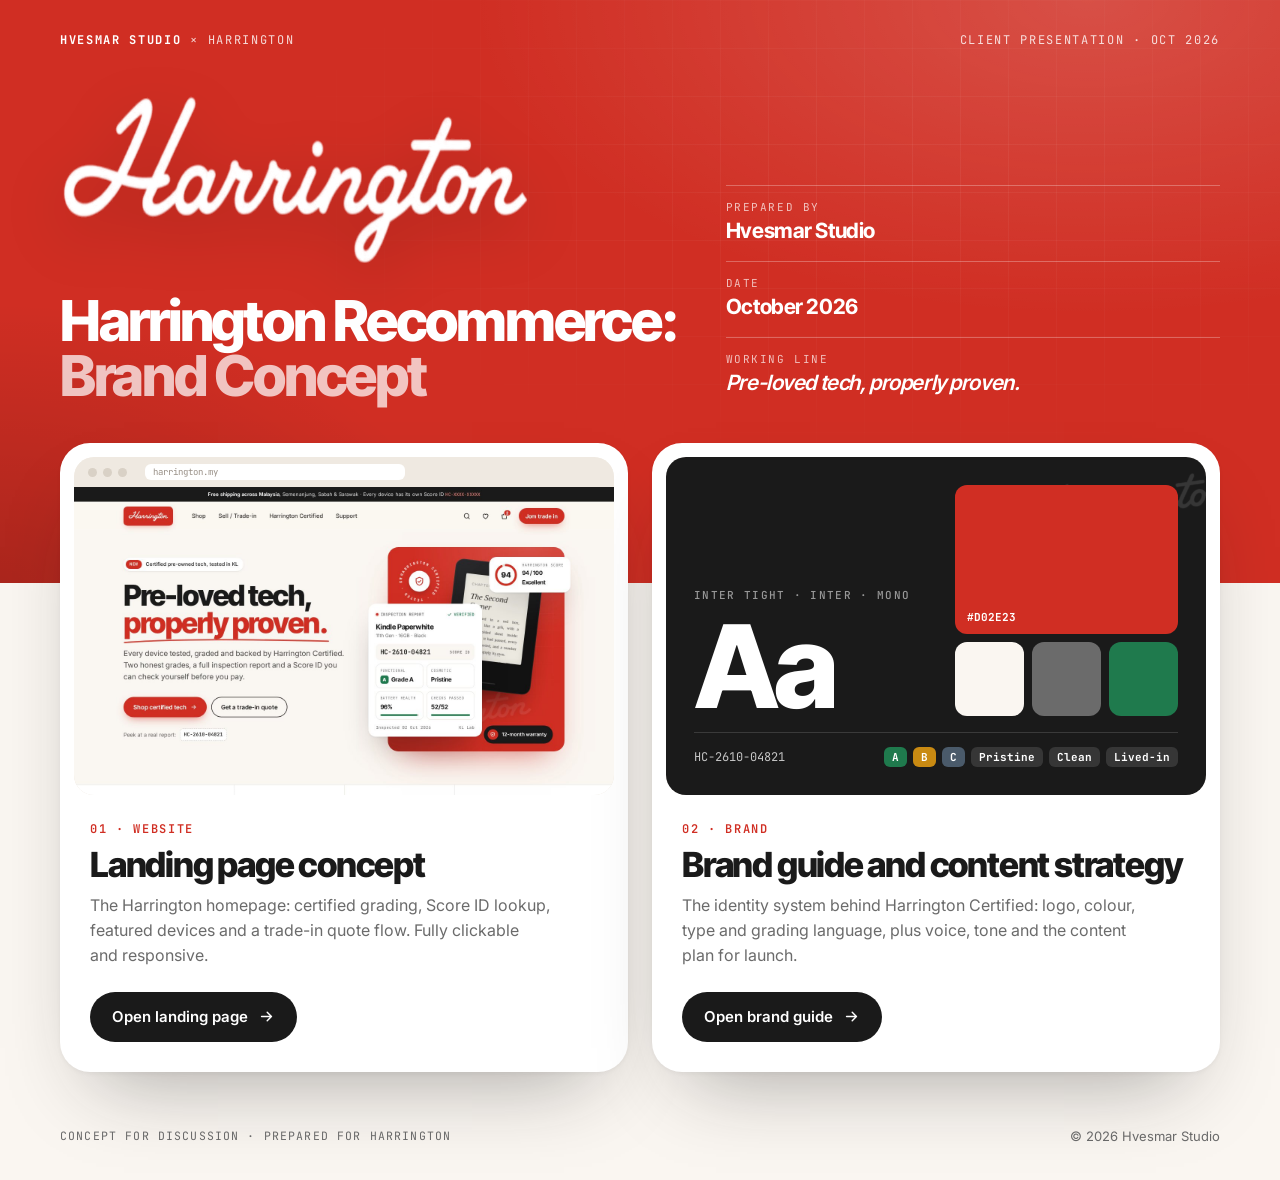
==== index.html @ a5256c9b "Publish Harrington concept site" ====
<!DOCTYPE html>
<html lang="en-MY">
<head>
<meta charset="utf-8">
<meta name="viewport" content="width=device-width, initial-scale=1">
<title>Harrington Recommerce: Brand Concept · Hvesmar Studio</title>
<meta name="theme-color" content="#D02E23">
<link rel="icon" href="landing/assets/logo-tile.png">
<style>
@font-face{font-family:"Inter";src:url("landing/assets/fonts/inter.woff2") format("woff2");font-weight:100 900;font-display:swap}
@font-face{font-family:"Inter Tight";src:url("landing/assets/fonts/inter-tight.woff2") format("woff2");font-weight:100 900;font-display:swap}
@font-face{font-family:"JetBrains Mono";src:url("landing/assets/fonts/jetbrains-mono.woff2") format("woff2");font-weight:100 800;font-display:swap}
:root{--red:#D02E23;--red-dark:#B0241B;--paper:#FAF6F1;--ink:#1A1A1A;--grey:#6B6B6B;--line:#E8E2DA;--a:#1F7A4D;--b:#C98A12;--c:#4A5A6A;--ease:cubic-bezier(.2,.7,.2,1)}
*{box-sizing:border-box}
html,body{margin:0}
body{font-family:"Inter",system-ui,sans-serif;background:var(--paper);color:var(--ink);-webkit-font-smoothing:antialiased;min-height:100vh;display:flex;flex-direction:column}
a{color:inherit;text-decoration:none}
.mono{font-family:"JetBrains Mono",monospace}
.wrap{max-width:1240px;margin:0 auto;padding:0 40px;width:100%}
.top{position:relative;background:var(--red);color:#fff;overflow:hidden;padding:32px 0 180px}
.top::before{content:"";position:absolute;inset:0;background:radial-gradient(80% 90% at 85% 0%,rgba(255,255,255,.16),transparent 60%),radial-gradient(60% 80% at 0% 100%,rgba(0,0,0,.18),transparent 60%)}
.top::after{content:"";position:absolute;inset:0;background-image:linear-gradient(rgba(255,255,255,.06) 1px,transparent 1px),linear-gradient(90deg,rgba(255,255,255,.06) 1px,transparent 1px);background-size:48px 48px;-webkit-mask-image:radial-gradient(70% 70% at 70% 30%,#000,transparent 75%);mask-image:radial-gradient(70% 70% at 70% 30%,#000,transparent 75%)}
.top > *{position:relative;z-index:1}
.bar{display:flex;justify-content:space-between;align-items:center;font-family:"JetBrains Mono",monospace;font-size:12px;letter-spacing:.14em;text-transform:uppercase;color:rgba(255,255,255,.82)}
.bar b{color:#fff;font-weight:700}
.hero{display:grid;grid-template-columns:1.25fr 1fr;gap:48px;align-items:end;margin-top:44px}
.script{width:min(470px,100%);display:block;filter:drop-shadow(0 18px 30px rgba(0,0,0,.18))}
h1{font-family:"Inter Tight",sans-serif;font-weight:800;letter-spacing:-.04em;line-height:.98;font-size:clamp(38px,4.4vw,62px);margin:26px 0 0}
h1 span{display:block;color:rgba(255,255,255,.72)}
.meta{display:grid;gap:18px;padding-bottom:8px}
.meta div{border-top:1px solid rgba(255,255,255,.28);padding-top:14px}
.meta label{display:block;font-family:"JetBrains Mono",monospace;font-size:11px;letter-spacing:.14em;text-transform:uppercase;color:rgba(255,255,255,.7);margin-bottom:4px}
.meta strong{font-family:"Inter Tight",sans-serif;font-size:21px;font-weight:700;letter-spacing:-.02em}
.meta em{font-style:italic;font-weight:600}
.cards{display:grid;grid-template-columns:1fr 1fr;gap:24px;margin-top:-140px;position:relative;z-index:2}
.card{background:#fff;border-radius:30px;padding:14px 14px 30px;box-shadow:0 2px 4px rgba(26,26,26,.04),0 40px 80px -36px rgba(26,26,26,.38);display:flex;flex-direction:column;transition:transform .45s var(--ease),box-shadow .45s var(--ease)}
.card:hover{transform:translateY(-8px);box-shadow:0 2px 4px rgba(26,26,26,.04),0 56px 100px -40px rgba(26,26,26,.45)}
.vis{position:relative;aspect-ratio:16/10;border-radius:20px;overflow:hidden;background:var(--paper)}
.browser{position:absolute;inset:0;display:flex;flex-direction:column;background:#EFE9E1}
.browser .chrome{height:30px;display:flex;align-items:center;gap:6px;padding:0 14px;flex:none}
.browser .chrome i{width:9px;height:9px;border-radius:50%;background:#D9D1C6}
.browser .chrome span{margin-left:12px;flex:1;max-width:260px;height:16px;border-radius:6px;background:#fff;font-family:"JetBrains Mono",monospace;font-size:9px;color:#9a9188;display:flex;align-items:center;padding:0 8px}
.browser img{display:block;width:100%;flex:1;object-fit:cover;object-position:top;transition:transform 1.2s var(--ease)}
.card:hover .browser img{transform:scale(1.03)}
.guide{position:absolute;inset:0;background:var(--ink);color:#fff;padding:28px;display:grid;grid-template-columns:1.1fr 1fr;grid-template-rows:1fr auto;gap:16px}
.spec-aa{font-family:"Inter Tight",sans-serif;font-weight:800;font-size:clamp(70px,9vw,128px);letter-spacing:-.05em;line-height:.85;align-self:end}
.spec-aa small{display:block;line-height:1.5;font-family:"JetBrains Mono",monospace;font-weight:500;font-size:11px;letter-spacing:.12em;color:rgba(255,255,255,.55);margin-bottom:14px;text-transform:uppercase}
.sw{display:grid;grid-template-columns:repeat(3,1fr);grid-template-rows:2fr 1fr;gap:8px}
.sw i{border-radius:12px;position:relative}
.sw i:first-child{grid-column:span 3;background:var(--red)}
.sw i:first-child::after{content:"#D02E23";position:absolute;left:12px;bottom:10px;font-family:"JetBrains Mono",monospace;font-style:normal;font-size:11px;font-weight:700;color:#fff}
.guide .row{grid-column:span 2;display:flex;justify-content:space-between;align-items:center;gap:12px;border-top:1px solid rgba(255,255,255,.14);padding-top:14px;font-family:"JetBrains Mono",monospace;font-size:12px;color:rgba(255,255,255,.75)}
.guide .chips{display:flex;gap:6px}
.guide .chips b{font-size:11px;padding:3px 8px;border-radius:6px;color:#fff}
.guide .script-mini{position:absolute;right:-30px;top:18px;width:230px;opacity:.12;transform:rotate(-8deg)}
.body{padding:26px 16px 0;display:flex;flex-direction:column;flex:1}
.num{font-family:"JetBrains Mono",monospace;font-size:12px;font-weight:600;letter-spacing:.14em;color:var(--red)}
.card h2{font-family:"Inter Tight",sans-serif;font-weight:800;letter-spacing:-.035em;font-size:clamp(28px,2.7vw,38px);line-height:1.05;margin:10px 0 10px}
.card p{margin:0;color:var(--grey);font-size:16px;line-height:1.55;max-width:46ch}
.open{margin-top:24px;display:inline-flex;align-items:center;gap:10px;height:50px;padding:0 22px;border-radius:999px;background:var(--ink);color:#fff;font-weight:600;font-size:15px;width:max-content;transition:background .25s}
.card:hover .open{background:var(--red)}
.open svg{width:17px;height:17px;transition:transform .25s var(--ease)}
.card:hover .open svg{transform:translateX(4px)}
.foot{margin-top:auto;padding:56px 0 36px}
.foot .wrap{display:flex;justify-content:space-between;gap:20px;flex-wrap:wrap;font-size:13px;color:var(--grey)}
.foot .mono{font-size:11.5px;letter-spacing:.1em;text-transform:uppercase}
@media (max-width:900px){
  .hero{grid-template-columns:1fr;gap:36px;margin-top:48px}
  .cards{grid-template-columns:1fr;margin-top:-110px}
  .top{padding-bottom:150px}
}
@media (max-width:560px){
  .wrap{padding:0 20px}
  .bar span:last-child{display:none}
  .top{padding:24px 0 140px}
  .card{border-radius:24px}
  .guide{padding:20px}
  .guide .row{font-size:10.5px}
  .guide .row > span:first-child{display:none}
  .guide .chips b:nth-child(n+5){display:none}
}
</style>
</head>
<body>
<header class="top">
  <div class="wrap">
    <div class="bar"><span><b>Hvesmar Studio</b> × Harrington</span><span>Client presentation · Oct 2026</span></div>
    <div class="hero">
      <div>
        <img class="script" src="landing/assets/logo-white.png" alt="Harrington" width="672" height="175">
        <h1>Harrington Recommerce:<span>Brand Concept</span></h1>
      </div>
      <div class="meta">
        <div><label>Prepared by</label><strong>Hvesmar Studio</strong></div>
        <div><label>Date</label><strong>October 2026</strong></div>
        <div><label>Working line</label><strong><em>Pre-loved tech, properly proven.</em></strong></div>
      </div>
    </div>
  </div>
</header>

<main class="wrap">
  <div class="cards">
    <a class="card" href="landing/">
      <div class="vis">
        <div class="browser">
          <div class="chrome"><i></i><i></i><i></i><span>harrington.my</span></div>
          <img src="landing/assets/cover-landing.jpg" alt="Preview of the Harrington landing page concept">
        </div>
      </div>
      <div class="body">
        <span class="num">01 · WEBSITE</span>
        <h2>Landing page concept</h2>
        <p>The Harrington homepage: certified grading, Score ID lookup, featured devices and a trade-in quote flow. Fully clickable and responsive.</p>
        <span class="open">Open landing page <svg viewBox="0 0 24 24"><path d="M5 12h14M13 6l6 6-6 6" fill="none" stroke="currentColor" stroke-width="2" stroke-linecap="round" stroke-linejoin="round"/></svg></span>
      </div>
    </a>
    <a class="card" href="guide/">
      <div class="vis">
        <div class="guide">
          <img class="script-mini" src="landing/assets/logo-white.png" alt="">
          <div class="spec-aa"><small>Inter Tight · Inter · Mono</small>Aa</div>
          <div class="sw"><i></i><i style="background:var(--paper)"></i><i style="background:#6B6B6B"></i><i style="background:var(--a)"></i></div>
          <div class="row"><span>HC-2610-04821</span><div class="chips"><b style="background:var(--a)">A</b><b style="background:var(--b)">B</b><b style="background:var(--c)">C</b><b style="background:rgba(255,255,255,.12)">Pristine</b><b style="background:rgba(255,255,255,.12)">Clean</b><b style="background:rgba(255,255,255,.12)">Lived-in</b></div></div>
        </div>
      </div>
      <div class="body">
        <span class="num">02 · BRAND</span>
        <h2>Brand guide and content strategy</h2>
        <p>The identity system behind Harrington Certified: logo, colour, type and grading language, plus voice, tone and the content plan for launch.</p>
        <span class="open">Open brand guide <svg viewBox="0 0 24 24"><path d="M5 12h14M13 6l6 6-6 6" fill="none" stroke="currentColor" stroke-width="2" stroke-linecap="round" stroke-linejoin="round"/></svg></span>
      </div>
    </a>
  </div>
</main>

<footer class="foot">
  <div class="wrap"><span class="mono">Concept for discussion · Prepared for Harrington</span><span>© 2026 Hvesmar Studio</span></div>
</footer>
</body>
</html>
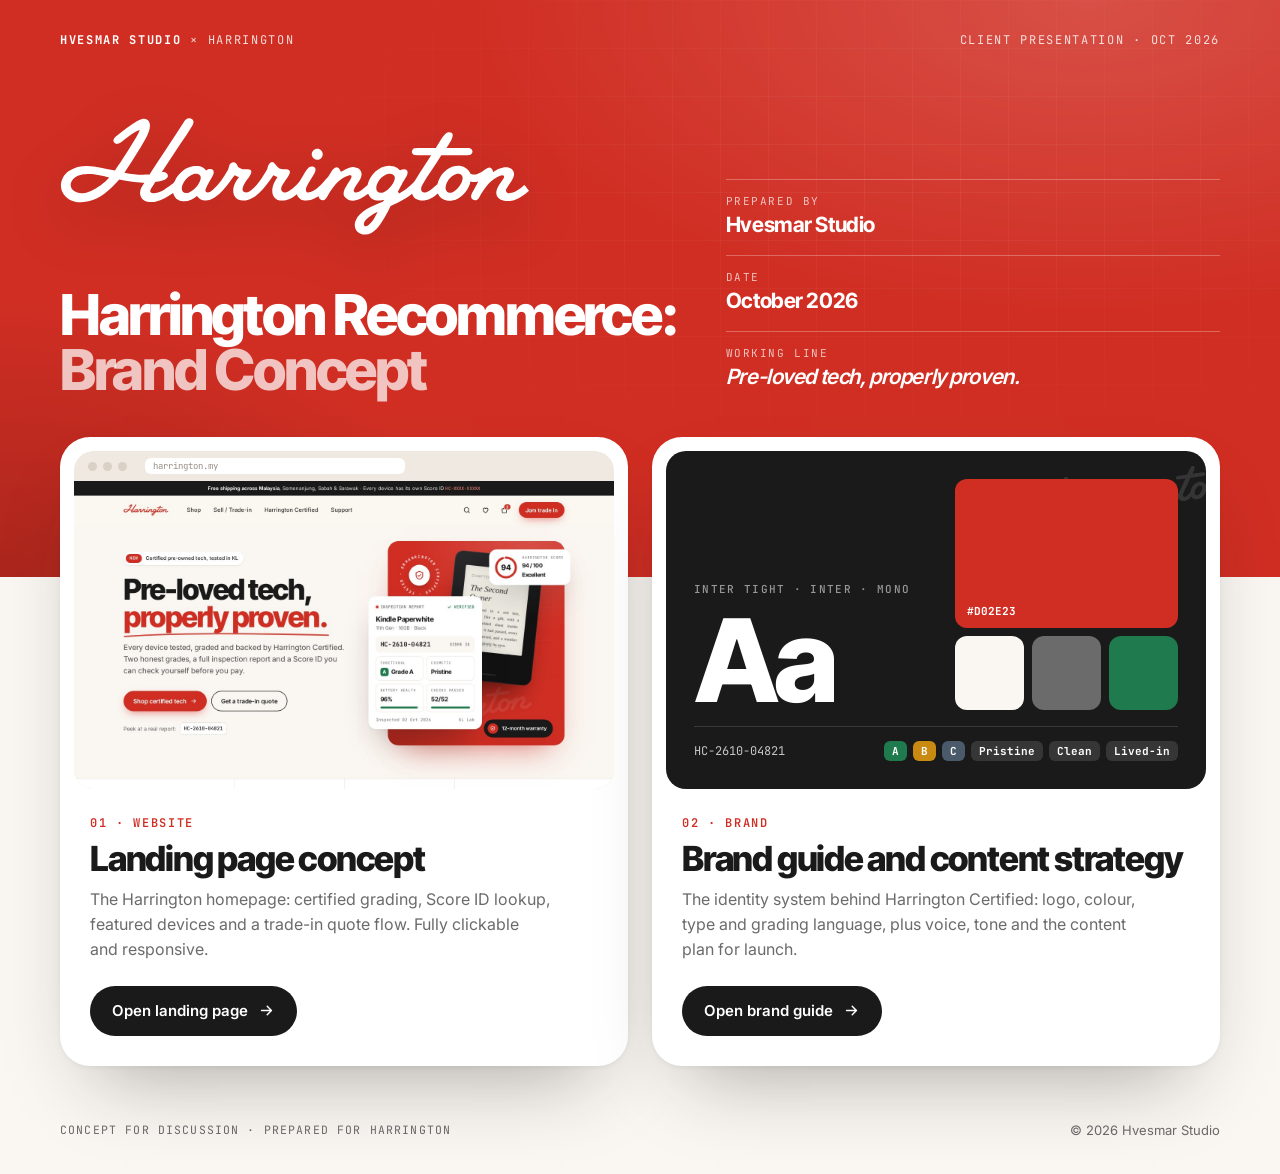
==== commit cfc2f864: "Vector logo everywhere, hand-written nav logo animation; guide: remove persona slides, add art-direc" ====
--- a/index.html
+++ b/index.html
@@ -5,7 +5,7 @@
 <meta name="viewport" content="width=device-width, initial-scale=1">
 <title>Harrington Recommerce: Brand Concept · Hvesmar Studio</title>
 <meta name="theme-color" content="#D02E23">
-<link rel="icon" href="landing/assets/logo-tile.png">
+<link rel="icon" href="landing/assets/logo-tile.svg" type="image/svg+xml">
 <style>
 @font-face{font-family:"Inter";src:url("landing/assets/fonts/inter.woff2") format("woff2");font-weight:100 900;font-display:swap}
 @font-face{font-family:"Inter Tight";src:url("landing/assets/fonts/inter-tight.woff2") format("woff2");font-weight:100 900;font-display:swap}
@@ -87,7 +87,7 @@
     <div class="bar"><span><b>Hvesmar Studio</b> × Harrington</span><span>Client presentation · Oct 2026</span></div>
     <div class="hero">
       <div>
-        <img class="script" src="landing/assets/logo-white.png" alt="Harrington" width="672" height="175">
+        <img class="script" src="landing/assets/logo-white.svg" alt="Harrington" width="672" height="169">
         <h1>Harrington Recommerce:<span>Brand Concept</span></h1>
       </div>
       <div class="meta">
@@ -118,7 +118,7 @@
     <a class="card" href="guide/">
       <div class="vis">
         <div class="guide">
-          <img class="script-mini" src="landing/assets/logo-white.png" alt="">
+          <img class="script-mini" src="landing/assets/logo-white.svg" alt="">
           <div class="spec-aa"><small>Inter Tight · Inter · Mono</small>Aa</div>
           <div class="sw"><i></i><i style="background:var(--paper)"></i><i style="background:#6B6B6B"></i><i style="background:var(--a)"></i></div>
           <div class="row"><span>HC-2610-04821</span><div class="chips"><b style="background:var(--a)">A</b><b style="background:var(--b)">B</b><b style="background:var(--c)">C</b><b style="background:rgba(255,255,255,.12)">Pristine</b><b style="background:rgba(255,255,255,.12)">Clean</b><b style="background:rgba(255,255,255,.12)">Lived-in</b></div></div>
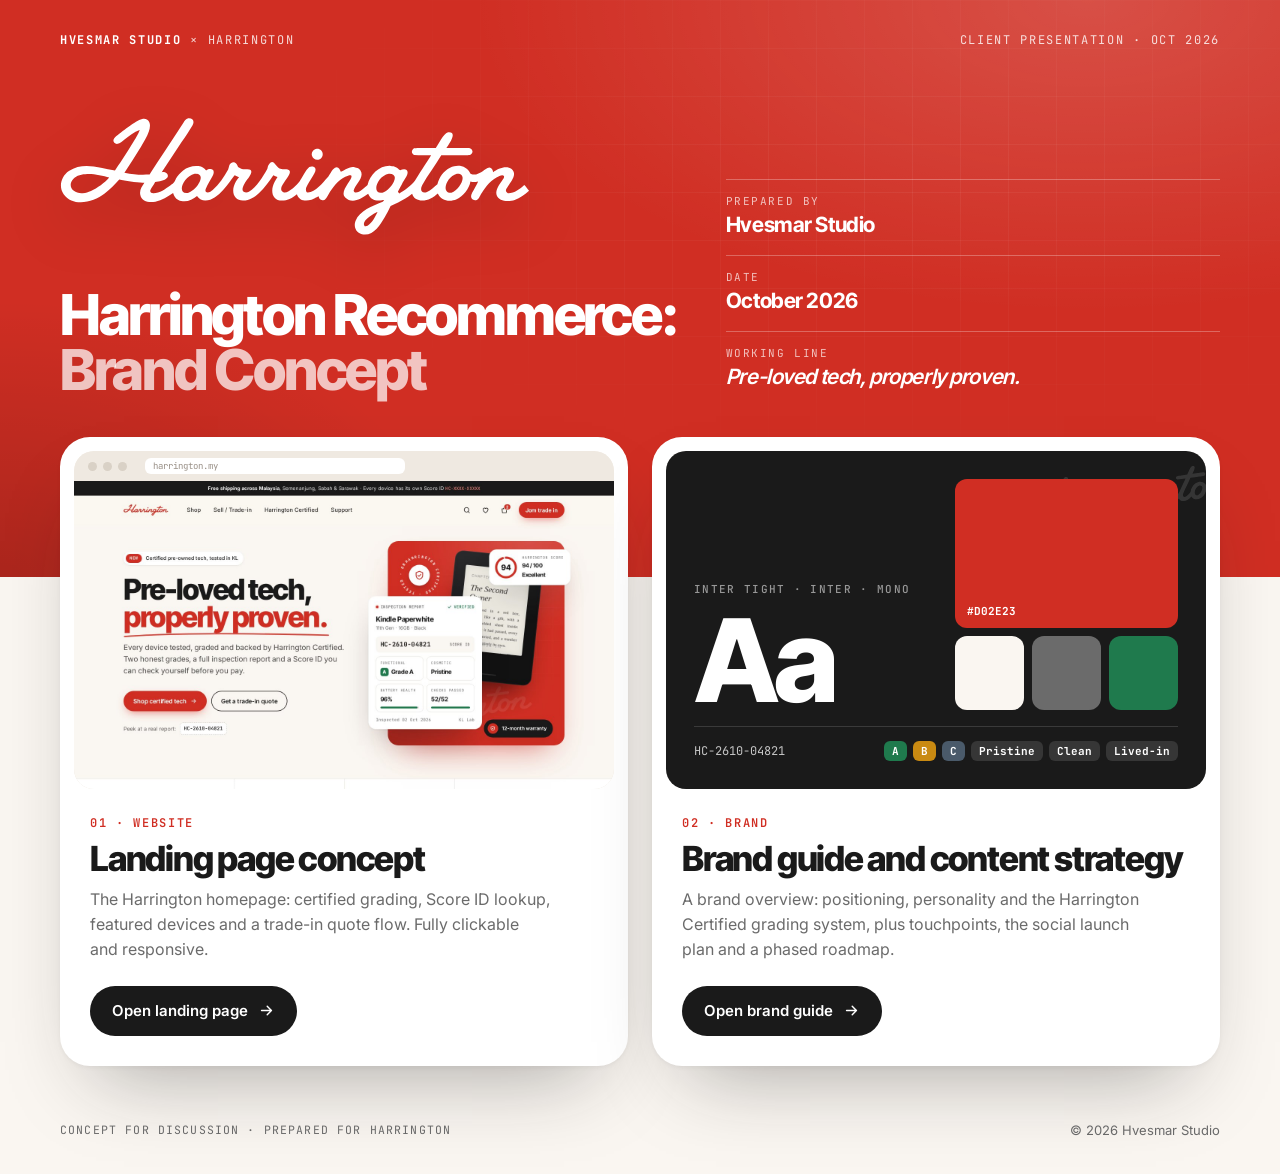
==== commit 8673b87e: "Guide: 18-slide overview (other slides hidden, ?full=1 shows all); Part 3 retitled Roadmap; cover bl" ====
--- a/index.html
+++ b/index.html
@@ -127,7 +127,7 @@
       <div class="body">
         <span class="num">02 · BRAND</span>
         <h2>Brand guide and content strategy</h2>
-        <p>The identity system behind Harrington Certified: logo, colour, type and grading language, plus voice, tone and the content plan for launch.</p>
+        <p>A brand overview: positioning, personality and the Harrington Certified grading system, plus touchpoints, the social launch plan and a phased roadmap.</p>
         <span class="open">Open brand guide <svg viewBox="0 0 24 24"><path d="M5 12h14M13 6l6 6-6 6" fill="none" stroke="currentColor" stroke-width="2" stroke-linecap="round" stroke-linejoin="round"/></svg></span>
       </div>
     </a>
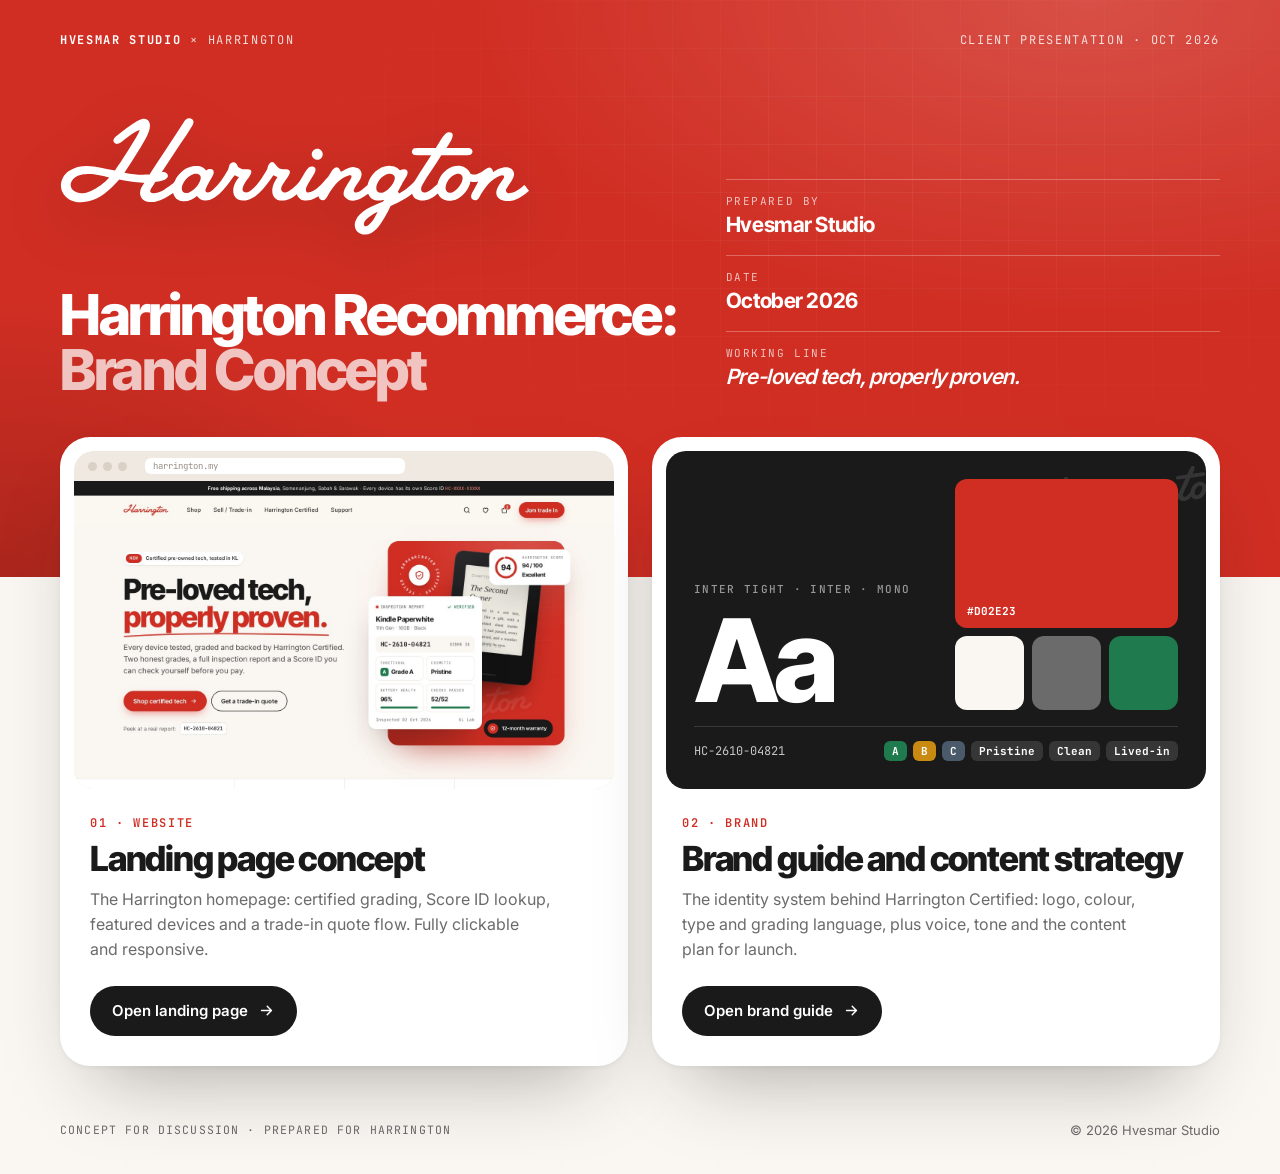
==== commit 5d7347b8: "Guide: restore full 44-slide guide (all slides visible), Part 3 back to 'Ideas to scale', sequential" ====
--- a/index.html
+++ b/index.html
@@ -127,7 +127,7 @@
       <div class="body">
         <span class="num">02 · BRAND</span>
         <h2>Brand guide and content strategy</h2>
-        <p>A brand overview: positioning, personality and the Harrington Certified grading system, plus touchpoints, the social launch plan and a phased roadmap.</p>
+        <p>The identity system behind Harrington Certified: logo, colour, type and grading language, plus voice, tone and the content plan for launch.</p>
         <span class="open">Open brand guide <svg viewBox="0 0 24 24"><path d="M5 12h14M13 6l6 6-6 6" fill="none" stroke="currentColor" stroke-width="2" stroke-linecap="round" stroke-linejoin="round"/></svg></span>
       </div>
     </a>
